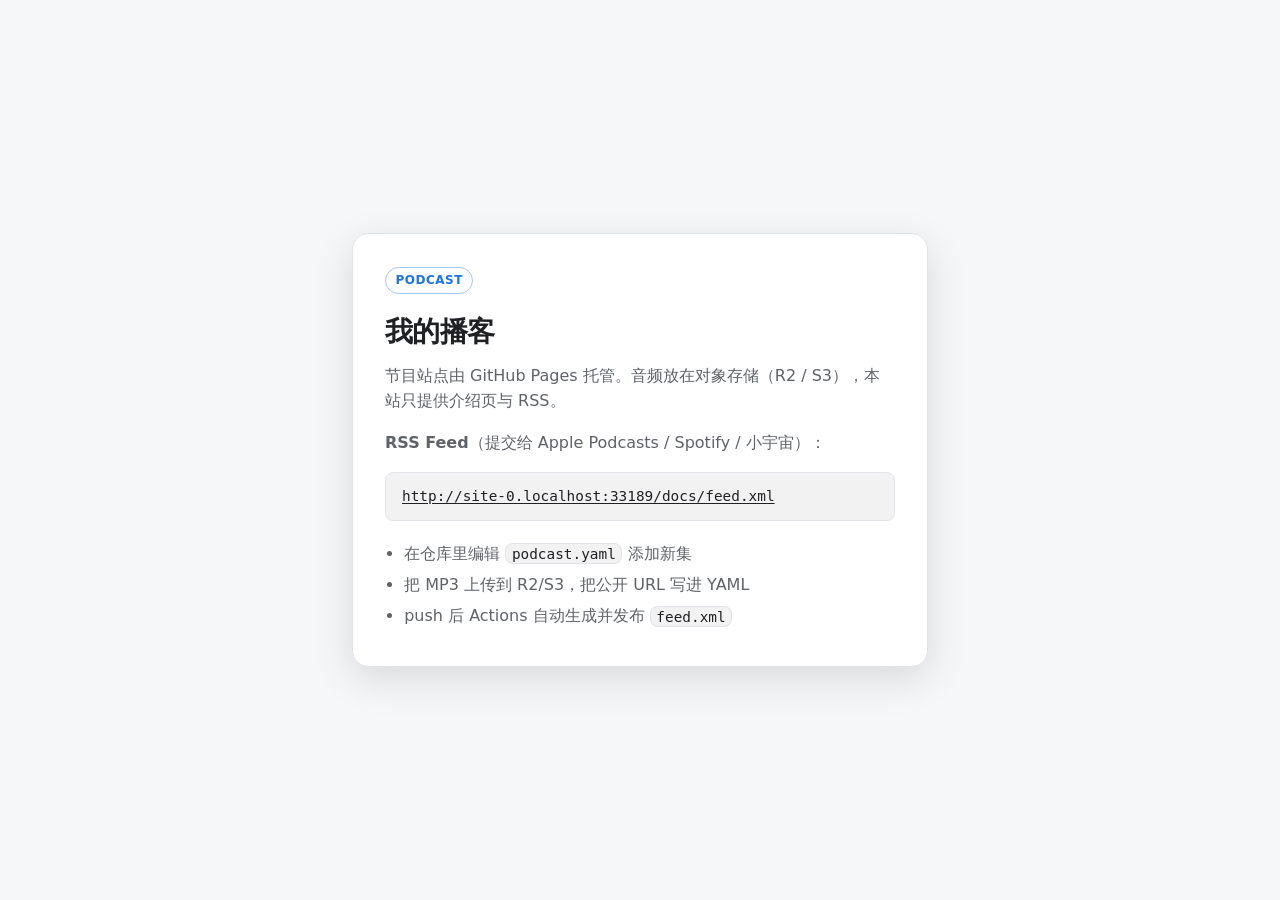
==== docs/index.html @ 09d99d0e "chore: init self-hosted podcast scaffold for DDIA show Add YAML-driven RSS generation, GitHub Pages " ====
<!DOCTYPE html>
<html lang="zh-CN">
<head>
  <meta charset="utf-8" />
  <meta name="viewport" content="width=device-width, initial-scale=1" />
  <title>我的播客</title>
  <style>
    :root {
      color-scheme: light dark;
      --bg: #0f1115;
      --fg: #e8eaed;
      --muted: #9aa0a6;
      --card: #1a1d24;
      --accent: #8ab4f8;
      --border: #2a2f3a;
    }
    @media (prefers-color-scheme: light) {
      :root {
        --bg: #f6f7f9;
        --fg: #202124;
        --muted: #5f6368;
        --card: #fff;
        --accent: #1a73e8;
        --border: #e0e3e8;
      }
    }
    * { box-sizing: border-box; }
    body {
      margin: 0;
      font-family: ui-sans-serif, system-ui, -apple-system, "Segoe UI", Roboto, "PingFang SC", "Hiragino Sans GB", "Microsoft YaHei", sans-serif;
      background: var(--bg);
      color: var(--fg);
      line-height: 1.6;
      min-height: 100vh;
      display: flex;
      align-items: center;
      justify-content: center;
      padding: 2rem;
    }
    .card {
      max-width: 36rem;
      width: 100%;
      background: var(--card);
      border: 1px solid var(--border);
      border-radius: 16px;
      padding: 2rem;
      box-shadow: 0 12px 40px rgba(0,0,0,.12);
    }
    h1 { margin: 0 0 .5rem; font-size: 1.75rem; letter-spacing: -.02em; }
    p { margin: 0 0 1rem; color: var(--muted); }
    code, .feed {
      display: block;
      word-break: break-all;
      background: color-mix(in srgb, var(--fg) 6%, transparent);
      border: 1px solid var(--border);
      border-radius: 8px;
      padding: .75rem 1rem;
      font-family: ui-monospace, SFMono-Regular, Menlo, Consolas, monospace;
      font-size: .9rem;
      color: var(--fg);
      margin: 1rem 0 1.25rem;
    }
    a { color: var(--accent); text-underline-offset: 2px; }
    ul { margin: 0; padding-left: 1.2rem; color: var(--muted); }
    li { margin: .35rem 0; }
    .badge {
      display: inline-block;
      font-size: .75rem;
      font-weight: 600;
      letter-spacing: .04em;
      text-transform: uppercase;
      color: var(--accent);
      border: 1px solid color-mix(in srgb, var(--accent) 40%, transparent);
      border-radius: 999px;
      padding: .2rem .6rem;
      margin-bottom: 1rem;
    }
  </style>
</head>
<body>
  <main class="card">
    <div class="badge">Podcast</div>
    <h1>我的播客</h1>
    <p>节目站点由 GitHub Pages 托管。音频放在对象存储（R2 / S3），本站只提供介绍页与 RSS。</p>
    <p><strong>RSS Feed</strong>（提交给 Apple Podcasts / Spotify / 小宇宙）：</p>
    <a class="feed" id="feed-link" href="./feed.xml">./feed.xml</a>
    <ul>
      <li>在仓库里编辑 <code style="display:inline;padding:.1rem .35rem">podcast.yaml</code> 添加新集</li>
      <li>把 MP3 上传到 R2/S3，把公开 URL 写进 YAML</li>
      <li>push 后 Actions 自动生成并发布 <code style="display:inline;padding:.1rem .35rem">feed.xml</code></li>
    </ul>
  </main>
  <script>
    const a = document.getElementById("feed-link");
    a.textContent = new URL("feed.xml", location.href).href;
    a.href = "feed.xml";
  </script>
</body>
</html>
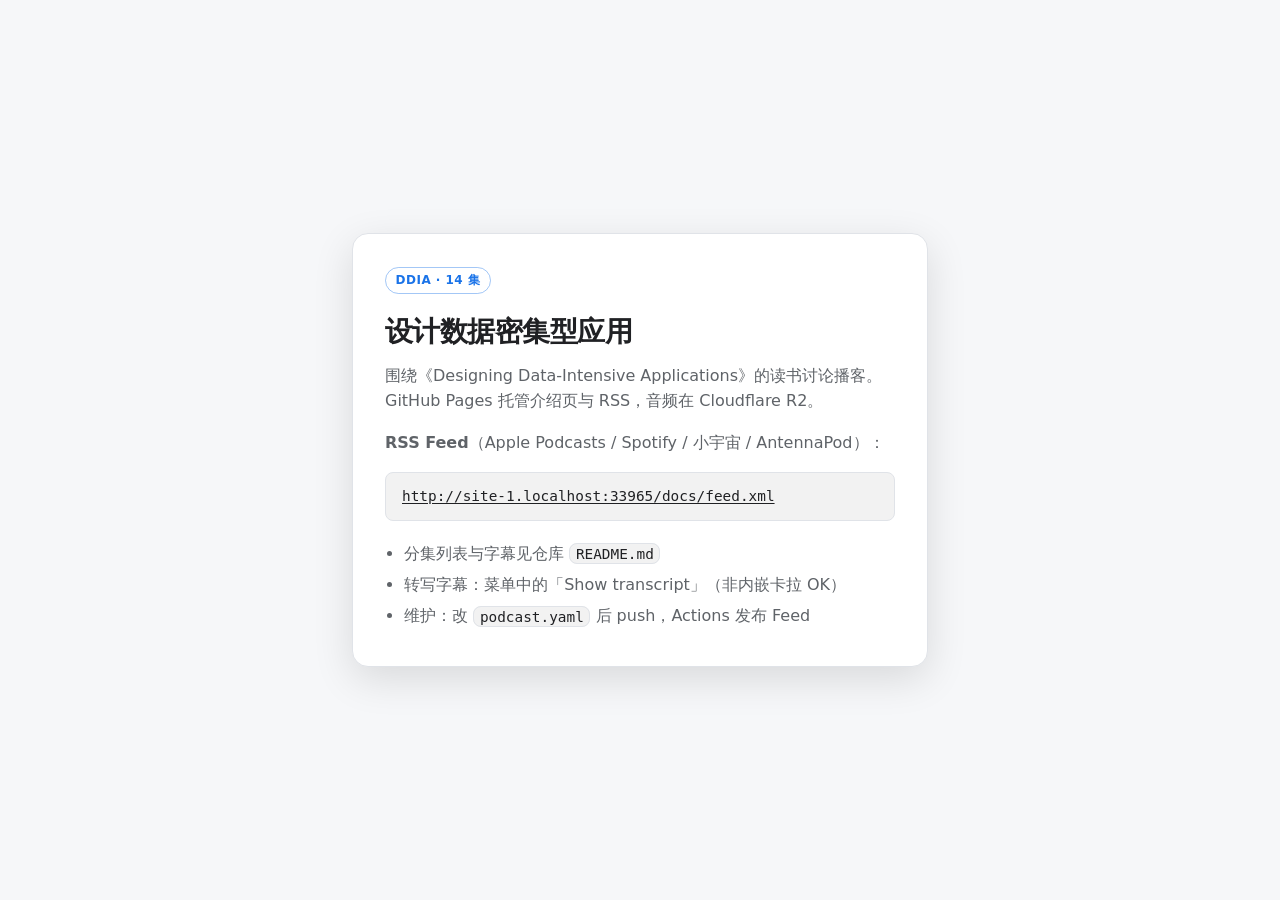
==== commit 81cc332b: "docs: sync README and site copy for all 14 episodes Update episode tables, R2/wrangler notes, and th" ====
--- a/docs/index.html
+++ b/docs/index.html
@@ -3,7 +3,7 @@
 <head>
   <meta charset="utf-8" />
   <meta name="viewport" content="width=device-width, initial-scale=1" />
-  <title>我的播客</title>
+  <title>设计数据密集型应用</title>
   <style>
     :root {
       color-scheme: light dark;
@@ -79,15 +79,15 @@
 </head>
 <body>
   <main class="card">
-    <div class="badge">Podcast</div>
-    <h1>我的播客</h1>
-    <p>节目站点由 GitHub Pages 托管。音频放在对象存储（R2 / S3），本站只提供介绍页与 RSS。</p>
-    <p><strong>RSS Feed</strong>（提交给 Apple Podcasts / Spotify / 小宇宙）：</p>
+    <div class="badge">DDIA · 14 集</div>
+    <h1>设计数据密集型应用</h1>
+    <p>围绕《Designing Data-Intensive Applications》的读书讨论播客。GitHub Pages 托管介绍页与 RSS，音频在 Cloudflare R2。</p>
+    <p><strong>RSS Feed</strong>（Apple Podcasts / Spotify / 小宇宙 / AntennaPod）：</p>
     <a class="feed" id="feed-link" href="./feed.xml">./feed.xml</a>
     <ul>
-      <li>在仓库里编辑 <code style="display:inline;padding:.1rem .35rem">podcast.yaml</code> 添加新集</li>
-      <li>把 MP3 上传到 R2/S3，把公开 URL 写进 YAML</li>
-      <li>push 后 Actions 自动生成并发布 <code style="display:inline;padding:.1rem .35rem">feed.xml</code></li>
+      <li>分集列表与字幕见仓库 <code style="display:inline;padding:.1rem .35rem">README.md</code></li>
+      <li>转写字幕：菜单中的「Show transcript」（非内嵌卡拉 OK）</li>
+      <li>维护：改 <code style="display:inline;padding:.1rem .35rem">podcast.yaml</code> 后 push，Actions 发布 Feed</li>
     </ul>
   </main>
   <script>
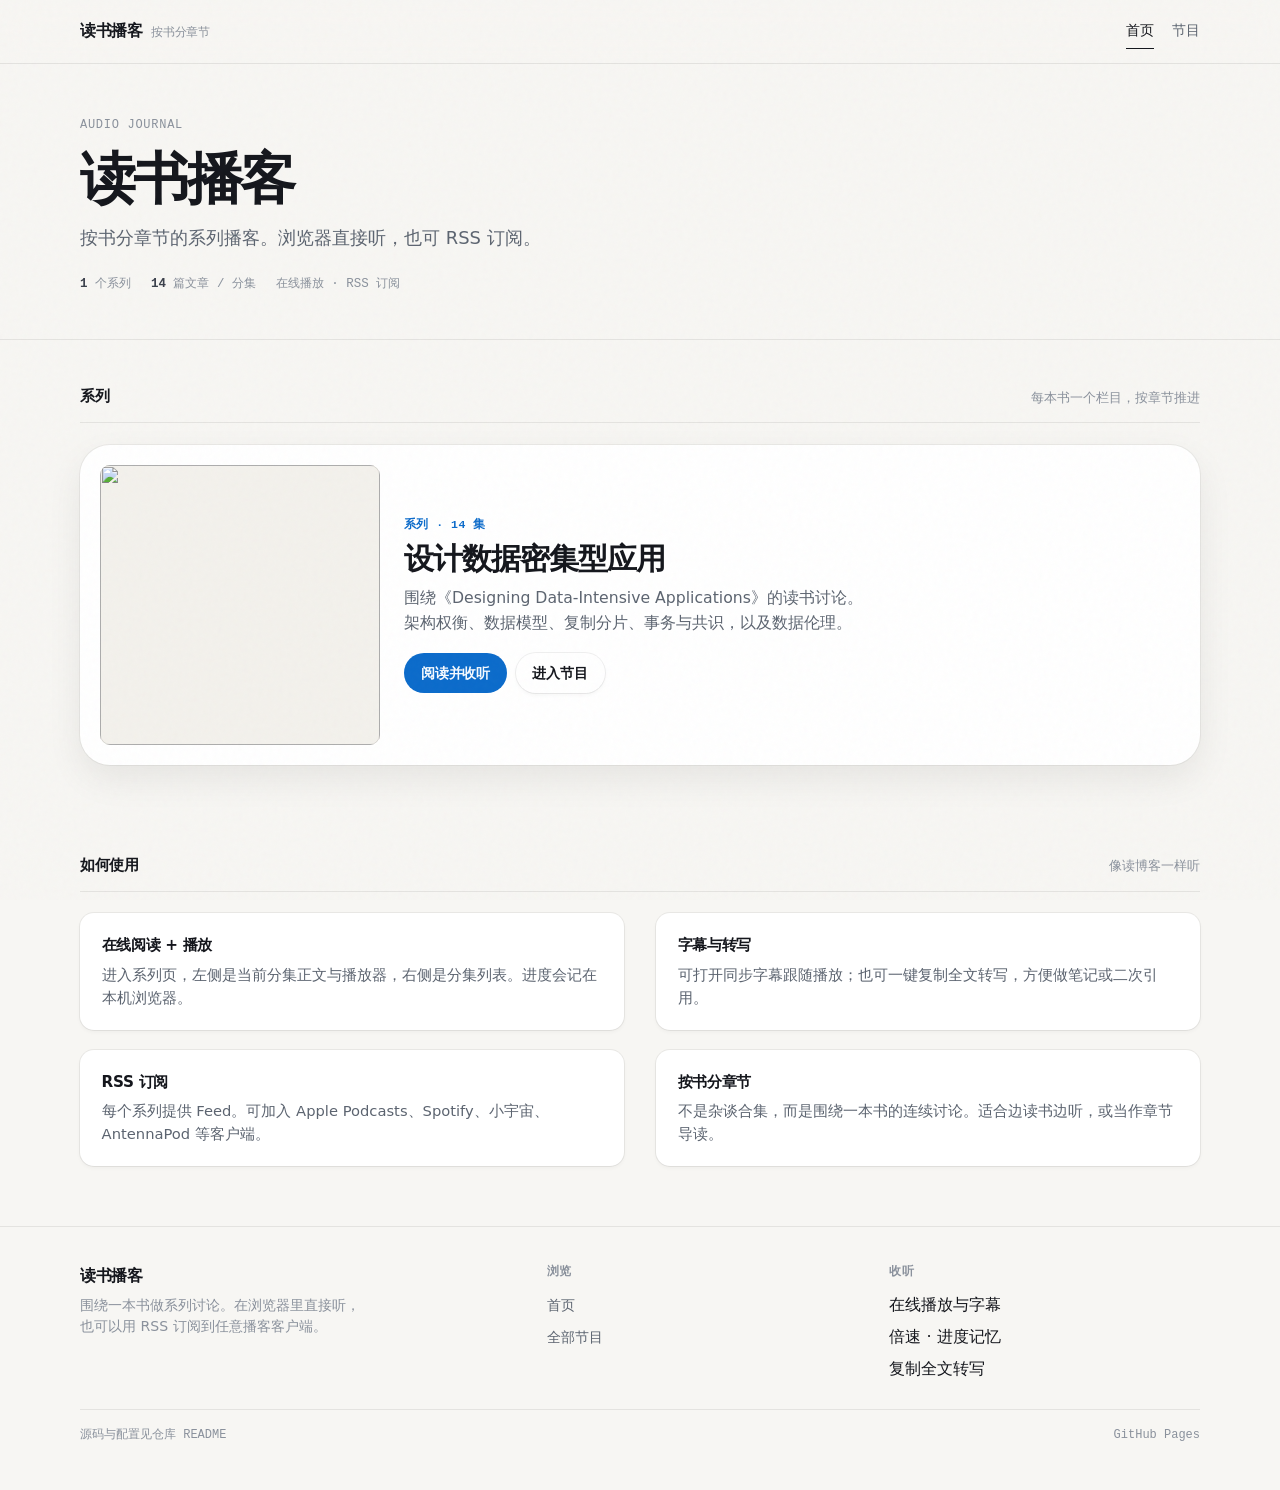
==== commit d0c7d476: "feat: multi-show site with in-browser player and captions Add a multi-show layout, GitHub Pages hub " ====
--- a/docs/index.html
+++ b/docs/index.html
@@ -3,97 +3,118 @@
 <head>
   <meta charset="utf-8" />
   <meta name="viewport" content="width=device-width, initial-scale=1" />
-  <title>设计数据密集型应用</title>
-  <style>
-    :root {
-      color-scheme: light dark;
-      --bg: #0f1115;
-      --fg: #e8eaed;
-      --muted: #9aa0a6;
-      --card: #1a1d24;
-      --accent: #8ab4f8;
-      --border: #2a2f3a;
-    }
-    @media (prefers-color-scheme: light) {
-      :root {
-        --bg: #f6f7f9;
-        --fg: #202124;
-        --muted: #5f6368;
-        --card: #fff;
-        --accent: #1a73e8;
-        --border: #e0e3e8;
-      }
-    }
-    * { box-sizing: border-box; }
-    body {
-      margin: 0;
-      font-family: ui-sans-serif, system-ui, -apple-system, "Segoe UI", Roboto, "PingFang SC", "Hiragino Sans GB", "Microsoft YaHei", sans-serif;
-      background: var(--bg);
-      color: var(--fg);
-      line-height: 1.6;
-      min-height: 100vh;
-      display: flex;
-      align-items: center;
-      justify-content: center;
-      padding: 2rem;
-    }
-    .card {
-      max-width: 36rem;
-      width: 100%;
-      background: var(--card);
-      border: 1px solid var(--border);
-      border-radius: 16px;
-      padding: 2rem;
-      box-shadow: 0 12px 40px rgba(0,0,0,.12);
-    }
-    h1 { margin: 0 0 .5rem; font-size: 1.75rem; letter-spacing: -.02em; }
-    p { margin: 0 0 1rem; color: var(--muted); }
-    code, .feed {
-      display: block;
-      word-break: break-all;
-      background: color-mix(in srgb, var(--fg) 6%, transparent);
-      border: 1px solid var(--border);
-      border-radius: 8px;
-      padding: .75rem 1rem;
-      font-family: ui-monospace, SFMono-Regular, Menlo, Consolas, monospace;
-      font-size: .9rem;
-      color: var(--fg);
-      margin: 1rem 0 1.25rem;
-    }
-    a { color: var(--accent); text-underline-offset: 2px; }
-    ul { margin: 0; padding-left: 1.2rem; color: var(--muted); }
-    li { margin: .35rem 0; }
-    .badge {
-      display: inline-block;
-      font-size: .75rem;
-      font-weight: 600;
-      letter-spacing: .04em;
-      text-transform: uppercase;
-      color: var(--accent);
-      border: 1px solid color-mix(in srgb, var(--accent) 40%, transparent);
-      border-radius: 999px;
-      padding: .2rem .6rem;
-      margin-bottom: 1rem;
-    }
-  </style>
+  <title>读书播客</title>
+  <meta name="description" content="按书分章节的系列播客。浏览器直接听，也可 RSS 订阅。" />
+  <link rel="stylesheet" href="assets/site.css" />
 </head>
-<body>
-  <main class="card">
-    <div class="badge">DDIA · 14 集</div>
-    <h1>设计数据密集型应用</h1>
-    <p>围绕《Designing Data-Intensive Applications》的读书讨论播客。GitHub Pages 托管介绍页与 RSS，音频在 Cloudflare R2。</p>
-    <p><strong>RSS Feed</strong>（Apple Podcasts / Spotify / 小宇宙 / AntennaPod）：</p>
-    <a class="feed" id="feed-link" href="./feed.xml">./feed.xml</a>
-    <ul>
-      <li>分集列表与字幕见仓库 <code style="display:inline;padding:.1rem .35rem">README.md</code></li>
-      <li>转写字幕：菜单中的「Show transcript」（非内嵌卡拉 OK）</li>
-      <li>维护：改 <code style="display:inline;padding:.1rem .35rem">podcast.yaml</code> 后 push，Actions 发布 Feed</li>
-    </ul>
+<body class="hub">
+
+  <header class="site-header">
+    <div class="wrap">
+      <a class="brand" href="./">
+        <span class="brand-name">读书播客</span>
+        <span class="brand-tag">按书分章节</span>
+      </a>
+      <nav class="site-nav" aria-label="主导航">
+        <a href="./" aria-current="page">首页</a>
+        <a href="./#series">节目</a>
+        
+      </nav>
+    </div>
+  </header>
+  <main>
+    <section class="hub-hero">
+      <div class="wrap">
+        <p class="hub-kicker">Audio journal</p>
+        <h1>读书播客</h1>
+        <p class="deck">按书分章节的系列播客。浏览器直接听，也可 RSS 订阅。</p>
+        <div class="hub-meta-row">
+          <span><strong>1</strong> 个系列</span>
+          <span><strong>14</strong> 篇文章 / 分集</span>
+          <span>在线播放 · RSS 订阅</span>
+        </div>
+      </div>
+    </section>
+
+    <section class="section" id="series" aria-label="节目">
+      <div class="wrap">
+        <div class="section-head">
+          <h2>系列</h2>
+          <p class="section-note">每本书一个栏目，按章节推进</p>
+        </div>
+        
+        <a class="series-card" href="ddia/">
+          <img class="series-cover" src="https://eighthundreds.github.io/Podcast/cover.png" alt="" width="280" height="280" />
+          <div class="series-body">
+            <p class="series-label">系列 · 14 集</p>
+            <h3>设计数据密集型应用</h3>
+            <p class="blurb">围绕《Designing Data-Intensive Applications》的读书讨论。 架构权衡、数据模型、复制分片、事务与共识，以及数据伦理。</p>
+            <div class="series-actions">
+              <span class="btn btn-primary">阅读并收听</span>
+              <span class="btn btn-secondary">进入节目</span>
+            </div>
+          </div>
+        </a>
+      </div>
+    </section>
+
+    <section class="section" id="about" aria-label="关于">
+      <div class="wrap">
+        <div class="section-head">
+          <h2>如何使用</h2>
+          <p class="section-note">像读博客一样听</p>
+        </div>
+        <div class="about-grid">
+          <div class="about-card">
+            <h3>在线阅读 + 播放</h3>
+            <p>进入系列页，左侧是当前分集正文与播放器，右侧是分集列表。进度会记在本机浏览器。</p>
+          </div>
+          <div class="about-card">
+            <h3>字幕与转写</h3>
+            <p>可打开同步字幕跟随播放；也可一键复制全文转写，方便做笔记或二次引用。</p>
+          </div>
+          <div class="about-card">
+            <h3>RSS 订阅</h3>
+            <p>每个系列提供 Feed。可加入 Apple Podcasts、Spotify、小宇宙、AntennaPod 等客户端。</p>
+          </div>
+          <div class="about-card">
+            <h3>按书分章节</h3>
+            <p>不是杂谈合集，而是围绕一本书的连续讨论。适合边读书边听，或当作章节导读。</p>
+          </div>
+        </div>
+      </div>
+    </section>
   </main>
-  <script>
-    const a = document.getElementById("feed-link");
-    a.textContent = new URL("feed.xml", location.href).href;
-    a.href = "feed.xml";
-  </script>
+
+  <footer class="site-footer">
+    <div class="wrap">
+      <div class="footer-grid">
+        <div class="footer-brand-col">
+          <p class="footer-brand">读书播客</p>
+          <p class="footer-copy">围绕一本书做系列讨论。在浏览器里直接听，也可以用 RSS 订阅到任意播客客户端。</p>
+        </div>
+        <div class="footer-col">
+          <h4>浏览</h4>
+          <ul>
+            <li><a href="./">首页</a></li>
+            <li><a href="./#series">全部节目</a></li>
+            
+          </ul>
+        </div>
+        <div class="footer-col">
+          <h4>收听</h4>
+          <ul>
+            <li>在线播放与字幕</li>
+            <li>倍速 · 进度记忆</li>
+            <li>复制全文转写</li>
+          </ul>
+        </div>
+      </div>
+      <div class="footer-bottom">
+        <span>源码与配置见仓库 README</span>
+        <span>GitHub Pages</span>
+      </div>
+    </div>
+  </footer>
 </body>
 </html>
--- a/docs/assets/site.css
+++ b/docs/assets/site.css
@@ -0,0 +1,987 @@
+/* Publication-style podcast blog.
+   Reference: mature editorial blogs (archive + masthead + reading measure). */
+
+@font-face {
+  font-family: "Geist";
+  src: url("https://cdn.jsdelivr.net/npm/geist@1.3.1/dist/fonts/geist-sans/Geist-Variable.woff2")
+    format("woff2");
+  font-weight: 100 900;
+  font-style: normal;
+  font-display: swap;
+}
+
+@font-face {
+  font-family: "Geist Mono";
+  src: url("https://cdn.jsdelivr.net/npm/geist@1.3.1/dist/fonts/geist-mono/GeistMono-Variable.woff2")
+    format("woff2");
+  font-weight: 100 900;
+  font-style: normal;
+  font-display: swap;
+}
+
+:root {
+  color-scheme: light dark;
+  --bg: #0c0d0f;
+  --bg-soft: #12141a;
+  --surface: #171a21;
+  --surface-2: #1e222b;
+  --fg: #f2f3f5;
+  --fg-2: #c8cdd3;
+  --muted: #9aa3b2;
+  --faint: #6b7380;
+  --accent: #3d9cf0;
+  --accent-soft: color-mix(in srgb, var(--accent) 14%, transparent);
+  --accent-ink: #041018;
+  --line: oklch(1 0 0 / 0.09);
+  --line-strong: oklch(1 0 0 / 0.14);
+  /* Elevation via transparent rings (no solid depth borders) */
+  --shadow-border: 0 0 0 1px oklch(1 0 0 / 0.08);
+  --shadow-border-hover: 0 0 0 1px oklch(1 0 0 / 0.13);
+  --shadow-sm: 0 1px 0 oklch(1 0 0 / 0.04);
+  --shadow-md:
+    0 0 0 1px oklch(1 0 0 / 0.06),
+    0 12px 40px oklch(0 0 0 / 0.35);
+  /* Image outline: pure white/black only (never tinted neutrals) */
+  --img-outline: oklch(1 0 0 / 0.1);
+  /* Concentric scale: outer ≈ inner + padding on nested surfaces */
+  --radius-xs: 6px;
+  --radius-sm: 10px;
+  --radius: 14px;
+  --radius-lg: 22px;
+  --radius-series: 30px; /* cover 10 + pad 20 */
+  --radius-article: 30px; /* cover 10 + head pad ~20 */
+  --font: "Geist", ui-sans-serif, system-ui, -apple-system, "Segoe UI",
+    "PingFang SC", "Hiragino Sans GB", "Microsoft YaHei", sans-serif;
+  --mono: "Geist Mono", ui-monospace, SFMono-Regular, Menlo, Consolas, monospace;
+  --ease: cubic-bezier(0.16, 1, 0.3, 1);
+  --wrap: min(1120px, calc(100% - 2.5rem));
+  --measure: 42rem;
+  --header-h: 64px;
+  --player-dock-h: 0px;
+}
+
+@media (prefers-color-scheme: light) {
+  :root {
+    --bg: #f7f6f3;
+    --bg-soft: #efece6;
+    --surface: #ffffff;
+    --surface-2: #f3f1ec;
+    --fg: #14161c;
+    --fg-2: #3a3f4a;
+    --muted: #5c6470;
+    --faint: #8a919c;
+    --accent: #0b6bcb;
+    --accent-soft: color-mix(in srgb, var(--accent) 10%, transparent);
+    --accent-ink: #f5faff;
+    --line: oklch(0 0 0 / 0.08);
+    --line-strong: oklch(0 0 0 / 0.12);
+    --shadow-border:
+      0 0 0 1px oklch(0 0 0 / 0.06),
+      0 1px 2px -1px oklch(0 0 0 / 0.06),
+      0 2px 4px 0 oklch(0 0 0 / 0.04);
+    --shadow-border-hover:
+      0 0 0 1px oklch(0 0 0 / 0.08),
+      0 1px 2px -1px oklch(0 0 0 / 0.08),
+      0 2px 4px 0 oklch(0 0 0 / 0.06);
+    --shadow-sm: 0 1px 0 oklch(0 0 0 / 0.04);
+    --shadow-md:
+      0 0 0 1px oklch(0 0 0 / 0.05),
+      0 14px 36px oklch(0 0 0 / 0.07);
+    --img-outline: oklch(0 0 0 / 0.1);
+  }
+}
+
+*,
+*::before,
+*::after {
+  box-sizing: border-box;
+}
+
+html {
+  -webkit-text-size-adjust: 100%;
+  scroll-behavior: smooth;
+}
+
+body {
+  margin: 0;
+  min-height: 100dvh;
+  font-family: var(--font);
+  background: var(--bg);
+  color: var(--fg);
+  line-height: 1.6;
+  -webkit-font-smoothing: antialiased;
+  padding-bottom: var(--player-dock-h);
+}
+
+body::before {
+  content: "";
+  position: fixed;
+  inset: 0;
+  pointer-events: none;
+  z-index: 80;
+  opacity: 0.028;
+  background-image: url("data:image/svg+xml,%3Csvg viewBox='0 0 200 200' xmlns='http://www.w3.org/2000/svg'%3E%3Cfilter id='n'%3E%3CfeTurbulence type='fractalNoise' baseFrequency='0.9' numOctaves='3' stitchTiles='stitch'/%3E%3C/filter%3E%3Crect width='100%25' height='100%25' filter='url(%23n)'/%3E%3C/svg%3E");
+}
+
+a {
+  color: var(--accent);
+  text-underline-offset: 3px;
+}
+
+img {
+  max-width: 100%;
+  display: block;
+}
+
+.wrap {
+  width: var(--wrap);
+  margin-inline: auto;
+}
+
+/* ========== Site chrome (blog masthead) ========== */
+
+.site-header {
+  position: sticky;
+  top: 0;
+  z-index: 40;
+  height: var(--header-h);
+  display: flex;
+  align-items: center;
+  border-bottom: 1px solid var(--line);
+  background: color-mix(in srgb, var(--bg) 88%, transparent);
+  backdrop-filter: blur(14px) saturate(1.2);
+  -webkit-backdrop-filter: blur(14px) saturate(1.2);
+}
+
+.site-header .wrap {
+  display: flex;
+  align-items: center;
+  justify-content: space-between;
+  gap: 1rem;
+  width: var(--wrap);
+}
+
+.brand {
+  display: inline-flex;
+  align-items: baseline;
+  gap: 0.55rem;
+  text-decoration: none;
+  color: var(--fg);
+  min-width: 0;
+}
+
+.brand-name {
+  font-weight: 650;
+  font-size: 1.02rem;
+  letter-spacing: -0.03em;
+}
+
+.brand-tag {
+  font-size: 0.78rem;
+  color: var(--faint);
+  font-weight: 500;
+  letter-spacing: -0.01em;
+}
+
+.site-nav {
+  display: flex;
+  align-items: center;
+  gap: 0.15rem 1.1rem;
+  font-size: 0.9rem;
+}
+
+.site-nav a {
+  color: var(--muted);
+  text-decoration: none;
+  padding: 0.35rem 0;
+  border-bottom: 1px solid transparent;
+  transition-property: color, border-color;
+  transition-duration: 150ms;
+  transition-timing-function: ease-out;
+}
+
+.site-nav a:hover,
+.site-nav a[aria-current="page"] {
+  color: var(--fg);
+  border-bottom-color: var(--fg);
+}
+
+.site-nav .nav-cta {
+  color: var(--accent-ink);
+  background: var(--accent);
+  border: none;
+  border-radius: 999px;
+  padding: 0.4rem 0.85rem;
+  font-weight: 600;
+  font-size: 0.84rem;
+  text-decoration: none;
+  border-bottom: none;
+  transition-property: transform, filter;
+  transition-duration: 150ms;
+  transition-timing-function: ease-out;
+}
+
+.site-nav .nav-cta:hover {
+  filter: brightness(1.05);
+  border-bottom: none;
+  color: var(--accent-ink);
+}
+
+.site-nav .nav-cta:active {
+  transform: scale(0.96);
+}
+
+/* ========== Hub / publication home ========== */
+
+.hub-hero {
+  padding: 3.25rem 0 2.75rem;
+  border-bottom: 1px solid var(--line);
+}
+
+.hub-kicker {
+  margin: 0 0 0.85rem;
+  font-family: var(--mono);
+  font-size: 0.75rem;
+  letter-spacing: 0.06em;
+  text-transform: uppercase;
+  color: var(--faint);
+}
+
+.hub-hero h1 {
+  margin: 0 0 0.9rem;
+  font-size: clamp(2.35rem, 5.2vw, 3.5rem);
+  font-weight: 650;
+  letter-spacing: -0.045em;
+  line-height: 1.08;
+  max-width: 14ch;
+}
+
+.hub-hero .deck {
+  margin: 0;
+  max-width: 38rem;
+  font-size: 1.12rem;
+  color: var(--muted);
+  line-height: 1.55;
+}
+
+.hub-meta-row {
+  display: flex;
+  flex-wrap: wrap;
+  gap: 0.65rem 1.25rem;
+  margin-top: 1.5rem;
+  font-family: var(--mono);
+  font-size: 0.78rem;
+  color: var(--faint);
+}
+
+.hub-meta-row strong {
+  color: var(--fg-2);
+  font-weight: 600;
+}
+
+/* Featured series as magazine cover story */
+.section {
+  padding: 2.75rem 0;
+}
+
+.section-head {
+  display: flex;
+  align-items: end;
+  justify-content: space-between;
+  gap: 1rem;
+  margin-bottom: 1.35rem;
+  padding-bottom: 0.85rem;
+  border-bottom: 1px solid var(--line);
+}
+
+.section-head h2 {
+  margin: 0;
+  font-size: 0.95rem;
+  font-weight: 650;
+  letter-spacing: -0.02em;
+}
+
+.section-head .section-note {
+  margin: 0;
+  font-size: 0.82rem;
+  color: var(--faint);
+  font-family: var(--mono);
+}
+
+.series-card {
+  display: grid;
+  grid-template-columns: minmax(200px, 280px) 1fr;
+  gap: 1.25rem 1.5rem;
+  padding: 1.25rem; /* 20px → outer 30 with cover 10 */
+  background: var(--surface);
+  border-radius: var(--radius-series);
+  box-shadow: var(--shadow-md);
+  text-decoration: none;
+  color: inherit;
+  transition-property: transform, box-shadow;
+  transition-duration: 180ms;
+  transition-timing-function: ease-out;
+}
+
+.series-card:hover {
+  transform: translateY(-2px);
+  box-shadow:
+    var(--shadow-md),
+    0 0 0 1px color-mix(in srgb, var(--accent) 28%, transparent);
+}
+
+.series-card:active {
+  transform: scale(0.96);
+}
+
+.series-cover {
+  width: 100%;
+  aspect-ratio: 1;
+  border-radius: var(--radius-sm); /* 10px; 10+20=30 outer */
+  object-fit: cover;
+  outline: 1px solid var(--img-outline);
+  outline-offset: -1px;
+  background: var(--surface-2);
+}
+
+.series-body {
+  display: flex;
+  flex-direction: column;
+  justify-content: center;
+  min-width: 0;
+  padding-block: 0.25rem;
+}
+
+.series-label {
+  margin: 0 0 0.45rem;
+  font-family: var(--mono);
+  font-size: 0.72rem;
+  letter-spacing: 0.04em;
+  text-transform: uppercase;
+  color: var(--accent);
+  font-weight: 600;
+}
+
+.series-body h3 {
+  margin: 0 0 0.55rem;
+  font-size: clamp(1.45rem, 2.5vw, 1.85rem);
+  font-weight: 650;
+  letter-spacing: -0.035em;
+  line-height: 1.2;
+}
+
+.series-body .blurb {
+  margin: 0 0 1.15rem;
+  color: var(--muted);
+  font-size: 0.98rem;
+  line-height: 1.55;
+  max-width: 48ch;
+  white-space: pre-line;
+}
+
+.series-actions {
+  display: flex;
+  flex-wrap: wrap;
+  gap: 0.55rem;
+  align-items: center;
+}
+
+/* Buttons */
+.btn {
+  font: inherit;
+  cursor: pointer;
+  border: none;
+  border-radius: 999px;
+  padding: 0.55rem 1.05rem;
+  font-size: 0.88rem;
+  font-weight: 600;
+  letter-spacing: -0.01em;
+  display: inline-flex;
+  align-items: center;
+  justify-content: center;
+  gap: 0.4rem;
+  text-decoration: none;
+  transition-property: transform, background-color, box-shadow, color, filter;
+  transition-duration: 150ms;
+  transition-timing-function: ease-out;
+}
+
+.btn:active:not(:disabled) {
+  transform: scale(0.96);
+}
+
+.btn-primary {
+  background: var(--accent);
+  color: var(--accent-ink);
+}
+
+.btn-primary:hover {
+  filter: brightness(1.06);
+}
+
+.btn-secondary {
+  background: transparent;
+  color: var(--fg);
+  box-shadow: var(--shadow-border);
+}
+
+.btn-secondary:hover {
+  background: color-mix(in srgb, var(--fg) 4%, transparent);
+  box-shadow: var(--shadow-border-hover);
+}
+
+.btn-ghost {
+  background: transparent;
+  color: var(--fg-2);
+  box-shadow: var(--shadow-border);
+}
+
+.btn-ghost:hover {
+  background: color-mix(in srgb, var(--fg) 5%, transparent);
+  color: var(--fg);
+  box-shadow: var(--shadow-border-hover);
+}
+
+.btn-ghost[aria-pressed="true"] {
+  background: var(--accent-soft);
+  color: var(--accent);
+  box-shadow: none;
+}
+
+.btn:focus-visible {
+  outline: 2px solid color-mix(in srgb, var(--accent) 70%, transparent);
+  outline-offset: 2px;
+}
+
+.btn-ghost:disabled,
+.btn:disabled {
+  opacity: 0.45;
+  cursor: not-allowed;
+  transform: none;
+}
+
+/* About / how strip */
+.about-grid {
+  display: grid;
+  grid-template-columns: 1fr 1fr;
+  gap: 1.25rem 2rem;
+}
+
+.about-card {
+  padding: 1.25rem 1.35rem;
+  background: var(--surface);
+  border-radius: var(--radius);
+  box-shadow: var(--shadow-border);
+}
+
+.about-card h3 {
+  margin: 0 0 0.4rem;
+  font-size: 0.95rem;
+  font-weight: 650;
+  letter-spacing: -0.02em;
+}
+
+.about-card p {
+  margin: 0;
+  color: var(--muted);
+  font-size: 0.92rem;
+  line-height: 1.55;
+}
+
+/* Footer */
+.site-footer {
+  margin-top: 1rem;
+  border-top: 1px solid var(--line);
+  padding: 2.25rem 0 2.75rem;
+}
+
+.footer-grid {
+  display: grid;
+  grid-template-columns: 1.4fr 1fr 1fr;
+  gap: 1.5rem 2rem;
+}
+
+.footer-brand {
+  font-weight: 650;
+  letter-spacing: -0.03em;
+  margin: 0 0 0.4rem;
+}
+
+.footer-copy {
+  margin: 0;
+  color: var(--faint);
+  font-size: 0.88rem;
+  max-width: 32ch;
+  line-height: 1.5;
+}
+
+.footer-col h4 {
+  margin: 0 0 0.55rem;
+  font-size: 0.78rem;
+  font-family: var(--mono);
+  text-transform: uppercase;
+  letter-spacing: 0.05em;
+  color: var(--faint);
+  font-weight: 600;
+}
+
+.footer-col ul {
+  list-style: none;
+  margin: 0;
+  padding: 0;
+  display: grid;
+  gap: 0.4rem;
+}
+
+.footer-col a {
+  color: var(--muted);
+  text-decoration: none;
+  font-size: 0.9rem;
+}
+
+.footer-col a:hover {
+  color: var(--fg);
+}
+
+.footer-bottom {
+  margin-top: 1.75rem;
+  padding-top: 1rem;
+  border-top: 1px solid var(--line);
+  font-family: var(--mono);
+  font-size: 0.75rem;
+  color: var(--faint);
+  display: flex;
+  flex-wrap: wrap;
+  justify-content: space-between;
+  gap: 0.5rem;
+}
+
+/* ========== Show / series page ========== */
+
+.show-page .show-masthead {
+  padding: 2rem 0 1.75rem;
+  border-bottom: 1px solid var(--line);
+  background:
+    radial-gradient(1200px 400px at 10% -10%, color-mix(in srgb, var(--accent) 12%, transparent), transparent 55%),
+    var(--bg);
+}
+
+.show-breadcrumb {
+  display: flex;
+  flex-wrap: wrap;
+  align-items: center;
+  gap: 0.35rem 0.5rem;
+  margin: 0 0 1.25rem;
+  font-size: 0.84rem;
+  color: var(--faint);
+}
+
+.show-breadcrumb a {
+  color: var(--muted);
+  text-decoration: none;
+}
+
+.show-breadcrumb a:hover {
+  color: var(--fg);
+}
+
+.show-breadcrumb .sep {
+  opacity: 0.5;
+}
+
+.show-intro {
+  display: grid;
+  grid-template-columns: 168px 1fr;
+  gap: 1.5rem 1.75rem;
+  align-items: start;
+}
+
+.show-cover {
+  width: 168px;
+  height: 168px;
+  border-radius: var(--radius); /* independent hero asset, pad > 24px from page edge */
+  object-fit: cover;
+  box-shadow: var(--shadow-md);
+  outline: 1px solid var(--img-outline);
+  outline-offset: -1px;
+  background: var(--surface);
+}
+
+.show-intro-text h1 {
+  margin: 0 0 0.55rem;
+  font-size: clamp(1.7rem, 3vw, 2.25rem);
+  font-weight: 650;
+  letter-spacing: -0.04em;
+  line-height: 1.15;
+}
+
+.show-byline {
+  margin: 0 0 0.85rem;
+  font-size: 0.88rem;
+  color: var(--faint);
+  font-family: var(--mono);
+}
+
+.show-intro-text .lead {
+  margin: 0 0 1.1rem;
+  color: var(--muted);
+  font-size: 1rem;
+  line-height: 1.6;
+  max-width: 52ch;
+  white-space: pre-line;
+}
+
+.show-toolbar {
+  display: flex;
+  flex-wrap: wrap;
+  gap: 0.5rem 0.65rem;
+  align-items: center;
+}
+
+.feed-chip {
+  display: inline-flex;
+  align-items: center;
+  gap: 0.45rem;
+  max-width: 100%;
+  padding: 0.4rem 0.65rem 0.4rem 0.75rem;
+  border-radius: 999px;
+  background: var(--surface);
+  box-shadow: var(--shadow-border);
+  font-size: 0.78rem;
+  min-width: 0;
+}
+
+.feed-chip .label {
+  font-family: var(--mono);
+  color: var(--faint);
+  flex-shrink: 0;
+}
+
+.feed-chip a {
+  font-family: var(--mono);
+  color: var(--muted);
+  text-decoration: none;
+  overflow: hidden;
+  text-overflow: ellipsis;
+  white-space: nowrap;
+  min-width: 0;
+}
+
+.feed-chip a:hover {
+  color: var(--accent);
+}
+
+/* Reading + archive layout */
+.show-layout {
+  display: grid;
+  grid-template-columns: minmax(0, 1.35fr) minmax(280px, 0.85fr);
+  gap: 2rem 2.25rem;
+  padding: 2rem 0 3.5rem;
+  align-items: start;
+}
+
+.reading-col,
+.archive-col {
+  min-width: 0;
+}
+
+.col-label {
+  margin: 0 0 0.85rem;
+  font-size: 0.78rem;
+  font-family: var(--mono);
+  text-transform: uppercase;
+  letter-spacing: 0.05em;
+  color: var(--faint);
+  font-weight: 600;
+}
+
+/* Current episode as article */
+.article-card {
+  background: var(--surface);
+  border-radius: var(--radius-article); /* 30 = cover 10 + head pad 20 */
+  box-shadow: var(--shadow-md);
+  overflow: hidden;
+}
+
+.article-head {
+  display: grid;
+  grid-template-columns: 88px 1fr;
+  gap: 1rem 1.15rem;
+  padding: 1.25rem 1.35rem 1.1rem; /* ~20px */
+  border-bottom: 1px solid var(--line); /* structural divider */
+}
+
+.article-cover {
+  width: 88px;
+  height: 88px;
+  border-radius: var(--radius-sm); /* 10 */
+  object-fit: cover;
+  outline: 1px solid var(--img-outline);
+  outline-offset: -1px;
+  background: var(--surface-2);
+}
+
+.article-kicker {
+  margin: 0 0 0.3rem;
+  font-family: var(--mono);
+  font-size: 0.75rem;
+  color: var(--accent);
+  font-weight: 600;
+}
+
+.article-title {
+  margin: 0 0 0.45rem;
+  font-size: 1.35rem;
+  font-weight: 650;
+  letter-spacing: -0.03em;
+  line-height: 1.25;
+}
+
+.article-meta {
+  margin: 0;
+  font-size: 0.82rem;
+  color: var(--faint);
+  font-family: var(--mono);
+}
+
+.article-body {
+  padding: 1.25rem 1.4rem 1.5rem;
+}
+
+.article-body .prose {
+  margin: 0;
+  color: var(--fg-2);
+  font-size: 1.02rem;
+  line-height: 1.7;
+  max-width: var(--measure);
+  white-space: pre-line;
+}
+
+/* Player dock styles live in player.css (compact in-article bar) */
+
+/* Archive list (blog index) */
+.archive-list {
+  list-style: none;
+  margin: 0;
+  padding: 0.35rem; /* 6px shell so row thumbs sit concentrically */
+  background: var(--surface);
+  border-radius: var(--radius-lg); /* 22 ≈ thumb 6 + row pad 10 + shell 6 */
+  box-shadow: var(--shadow-md);
+  overflow: hidden;
+  max-height: min(78vh, 860px);
+  overflow-y: auto;
+}
+
+.ep-item {
+  display: grid;
+  grid-template-columns: 56px 1fr auto;
+  gap: 0.85rem;
+  align-items: start;
+  padding: 0.75rem 0.7rem; /* ~12px */
+  border-bottom: 1px solid var(--line);
+  border-radius: var(--radius); /* 14; 6+8 shell feel inside list */
+  cursor: pointer;
+  background: transparent;
+  transition-property: background-color, box-shadow;
+  transition-duration: 120ms;
+  transition-timing-function: ease-out;
+  border-left: 3px solid transparent;
+}
+
+.ep-item:last-child {
+  border-bottom: none;
+}
+
+.ep-item:hover {
+  background: color-mix(in srgb, var(--fg) 3.5%, transparent);
+}
+
+.ep-item:focus-visible {
+  background: color-mix(in srgb, var(--fg) 3.5%, transparent);
+  box-shadow: 0 0 0 2px color-mix(in srgb, var(--accent) 55%, transparent);
+  outline: none;
+}
+
+.ep-item.active {
+  background: var(--accent-soft);
+  border-left-color: var(--accent); /* state border kept */
+}
+
+.ep-thumb {
+  width: 56px;
+  height: 56px;
+  border-radius: var(--radius-xs); /* 6 */
+  object-fit: cover;
+  background: var(--surface-2);
+  outline: 1px solid var(--img-outline);
+  outline-offset: -1px;
+}
+
+.ep-thumb.placeholder {
+  background: linear-gradient(135deg, var(--accent-soft), var(--surface-2));
+}
+
+.ep-body {
+  min-width: 0;
+}
+
+.ep-num {
+  margin: 0 0 0.2rem;
+  font-family: var(--mono);
+  font-size: 0.7rem;
+  color: var(--faint);
+  font-weight: 500;
+}
+
+.ep-item.active .ep-num {
+  color: var(--accent);
+}
+
+.ep-body h3 {
+  margin: 0 0 0.3rem;
+  font-size: 0.95rem;
+  font-weight: 600;
+  letter-spacing: -0.02em;
+  line-height: 1.35;
+}
+
+.ep-desc {
+  margin: 0;
+  font-size: 0.82rem;
+  color: var(--muted);
+  line-height: 1.4;
+  display: -webkit-box;
+  -webkit-line-clamp: 2;
+  -webkit-box-orient: vertical;
+  overflow: hidden;
+}
+
+.ep-side {
+  display: grid;
+  gap: 0.35rem;
+  justify-items: end;
+  font-family: var(--mono);
+  font-size: 0.7rem;
+  color: var(--faint);
+  padding-top: 0.15rem;
+}
+
+.ep-cap {
+  color: var(--accent);
+  font-weight: 600;
+}
+
+@media (max-width: 900px) {
+  .show-layout {
+    grid-template-columns: 1fr;
+  }
+
+  .archive-list {
+    max-height: none;
+  }
+
+  .series-card {
+    grid-template-columns: 120px 1fr;
+    gap: 1rem 1.15rem;
+    padding: 1rem;
+  }
+
+  .footer-grid {
+    grid-template-columns: 1fr 1fr;
+  }
+
+  .footer-brand-col {
+    grid-column: 1 / -1;
+  }
+}
+
+@media (max-width: 640px) {
+  :root {
+    --wrap: min(100% - 1.35rem, 1120px);
+    --header-h: 56px;
+  }
+
+  .brand-tag {
+    display: none;
+  }
+
+  .hub-hero {
+    padding: 2.25rem 0 2rem;
+  }
+
+  .series-card {
+    grid-template-columns: 1fr;
+  }
+
+  .series-cover {
+    max-width: 200px;
+  }
+
+  .show-intro {
+    grid-template-columns: 1fr;
+  }
+
+  .show-cover {
+    width: 112px;
+    height: 112px;
+  }
+
+  .about-grid {
+    grid-template-columns: 1fr;
+  }
+
+  .footer-grid {
+    grid-template-columns: 1fr;
+  }
+
+  .article-head {
+    grid-template-columns: 64px 1fr;
+  }
+
+  .article-cover {
+    width: 64px;
+    height: 64px;
+  }
+
+  .ep-item {
+    grid-template-columns: 48px 1fr;
+  }
+
+  .ep-side {
+    display: none;
+  }
+
+  .ep-thumb {
+    width: 48px;
+    height: 48px;
+  }
+}
+
+@media (prefers-reduced-transparency: reduce) {
+  .site-header {
+    background: var(--bg);
+    backdrop-filter: none;
+    -webkit-backdrop-filter: none;
+  }
+}
+
+@media (prefers-reduced-motion: reduce) {
+  html {
+    scroll-behavior: auto;
+  }
+  .series-card,
+  .btn,
+  .ep-item,
+  .site-nav a,
+  .site-nav .nav-cta {
+    transition-duration: 0.01ms !important;
+  }
+  .series-card:active,
+  .btn:active:not(:disabled),
+  .site-nav .nav-cta:active {
+    transform: none;
+  }
+  .series-card:hover {
+    transform: none;
+  }
+}
